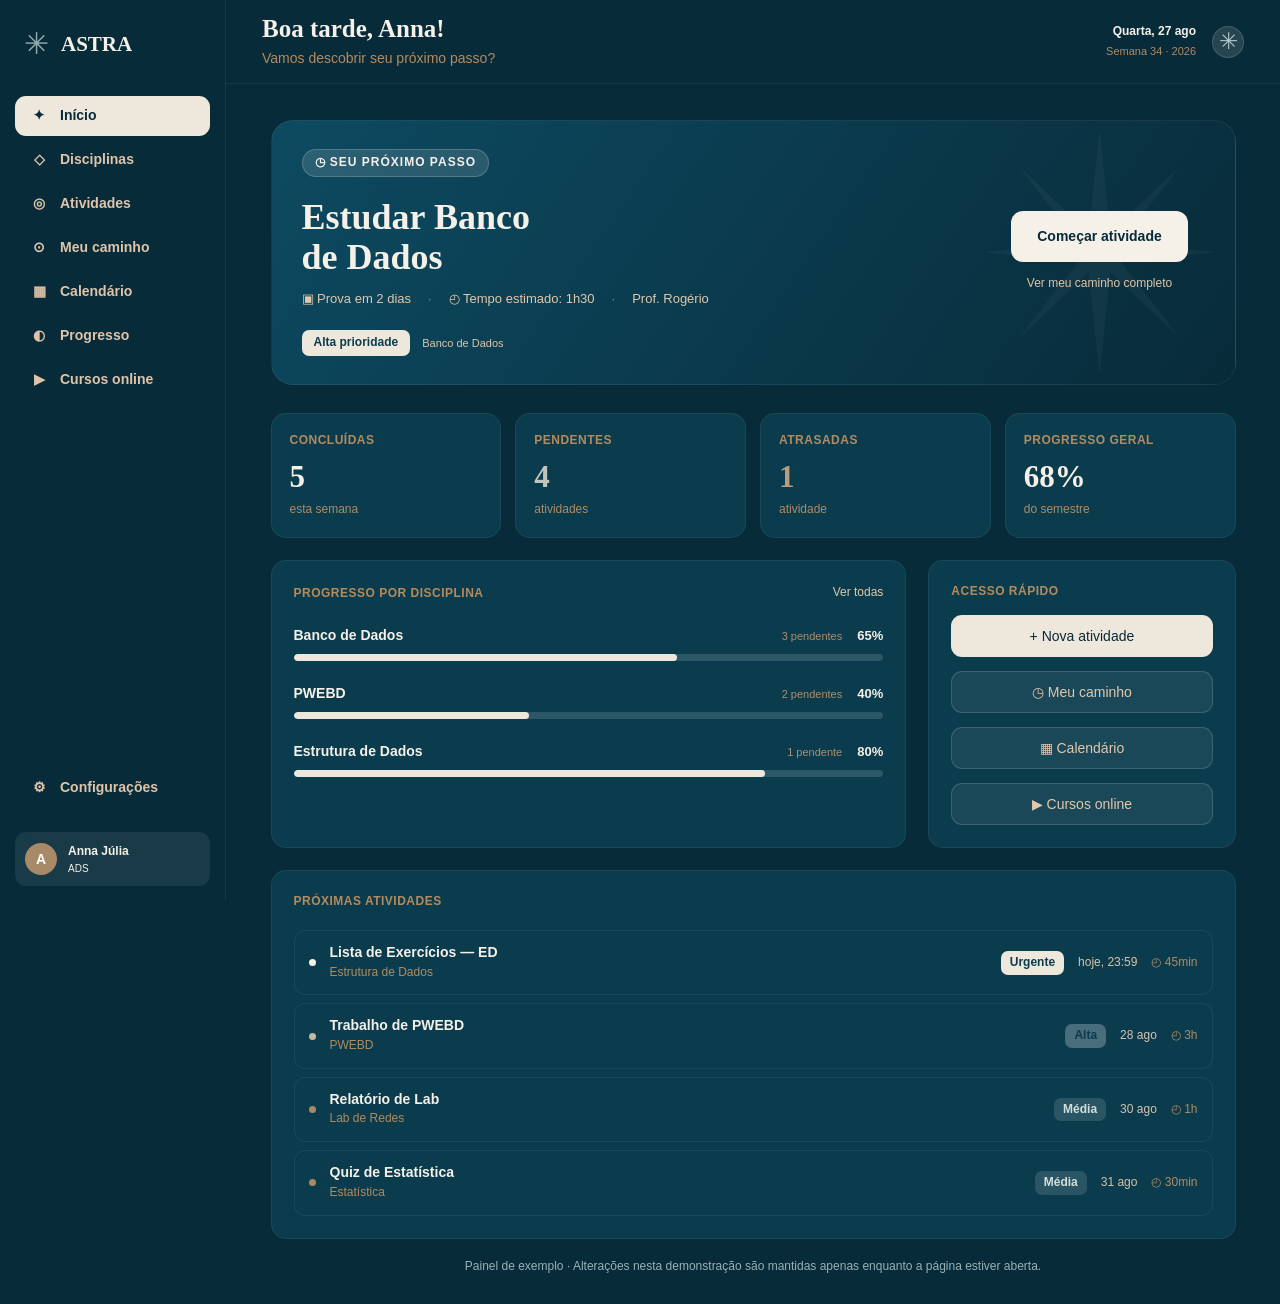
==== dashboard.html @ 9b357727 "Add files via upload" ====
<!DOCTYPE html>
<html lang="pt-BR"><head><meta charset="UTF-8"><meta name="viewport" content="width=device-width,initial-scale=1"><title>Dashboard — ASTRA</title><meta name="description" content="Veja suas prioridades e o próximo passo da sua jornada acadêmica."><link rel="icon" href="favicon.svg" type="image/svg+xml"><link rel="stylesheet" href="css/style.css"><link rel="stylesheet" href="css/app.css"><link rel="stylesheet" href="css/sections.css"><script src="js/data.js" defer></script><script src="js/dashboard.js" defer></script></head>
<body class="dashboard-page"><a href="#dashboard-main" class="skip-link">Pular para o conteúdo</a>
<aside class="sidebar" id="sidebar"><a class="brand" href="index.html"><span class="star" aria-hidden="true">✳</span>ASTRA</a><nav aria-label="Navegação do dashboard"><a href="#inicio" data-section="inicio" class="selected" aria-current="page"><span>✦</span>Início</a><button data-section="disciplinas"><span>◇</span>Disciplinas</button><button data-section="atividades"><span>◎</span>Atividades</button><button data-section="caminho"><span>⊙</span>Meu caminho</button><button data-section="calendario"><span>▦</span>Calendário</button><button data-section="progresso"><span>◐</span>Progresso</button><button data-section="cursos"><span>▶</span>Cursos online</button></nav><div class="sidebar-bottom"><button class="settings" data-section="configuracoes"><span>⚙</span>Configurações</button><a href="login.html" class="profile" aria-label="Anna Júlia, voltar ao login"><span class="avatar">A</span><span><strong>Anna Júlia</strong><small>ADS</small></span></a></div></aside>
<div class="dashboard-shell"><header class="dashboard-header"><button class="sidebar-toggle" aria-label="Abrir menu" aria-expanded="false" aria-controls="sidebar">☰</button><div><h1>Boa tarde, Anna!</h1><p>Vamos descobrir seu próximo passo?</p></div><div class="date"><strong>Quarta, 27 ago</strong><small>Semana 34 · 2026</small></div><a class="header-star" href="index.html" aria-label="Página inicial">✳</a></header>
<main id="dashboard-main" class="dashboard-main"><section class="focus-card"><div class="focus-copy"><p class="focus-label">◷ Seu próximo passo</p><h2>Estudar Banco<br>de Dados</h2><p class="focus-details"><span>▣ Prova em 2 dias</span><span>◴ Tempo estimado: 1h30</span><span>Prof. Rogério</span></p><div class="focus-tags"><span>Alta prioridade</span><small>Banco de Dados</small></div></div><div class="focus-action"><div class="compass" aria-hidden="true"></div><button class="button button-light" id="start-activity">Começar atividade</button><button class="text-button" data-section="caminho">Ver meu caminho completo</button></div></section>
<section class="metric-grid" aria-label="Resumo de atividades"><article class="panel metric"><h2>Concluídas</h2><strong id="completed-count">5</strong><small>esta semana</small></article><article class="panel metric"><h2>Pendentes</h2><strong id="pending-count">4</strong><small>atividades</small></article><article class="panel metric"><h2>Atrasadas</h2><strong>1</strong><small>atividade</small></article><article class="panel metric"><h2>Progresso geral</h2><strong>68%</strong><small>do semestre</small></article></section>
<div class="dashboard-middle"><section class="panel discipline-panel" id="disciplinas"><div class="panel-heading"><h2>Progresso por disciplina</h2><button class="text-button" data-section="disciplinas">Ver todas</button></div><div class="discipline"><div><strong>Banco de Dados</strong><span>3 pendentes <b>65%</b></span></div><progress value="65" max="100" aria-label="Banco de Dados: 65%">65%</progress></div><div class="discipline"><div><strong>PWEBD</strong><span>2 pendentes <b>40%</b></span></div><progress value="40" max="100" aria-label="PWEBD: 40%">40%</progress></div><div class="discipline"><div><strong>Estrutura de Dados</strong><span>1 pendente <b>80%</b></span></div><progress value="80" max="100" aria-label="Estrutura de Dados: 80%">80%</progress></div></section>
<section class="panel quick-access"><h2>Acesso rápido</h2><button class="quick-button primary" id="new-activity">+ Nova atividade</button><button class="quick-button" data-section="caminho">◷ Meu caminho</button><button class="quick-button" data-section="calendario">▦ Calendário</button><button class="quick-button" data-section="cursos">▶ Cursos online</button></section></div>
<section class="panel upcoming-panel" id="atividades"><h2>Próximas atividades</h2><ul id="activity-list"><li><span class="task-dot urgent-dot"></span><div class="task-name"><strong>Lista de Exercícios — ED</strong><small>Estrutura de Dados</small></div><span class="task-priority urgent-priority">Urgente</span><span class="task-date">hoje, 23:59</span><span class="task-duration">◴ 45min</span></li><li><span class="task-dot"></span><div class="task-name"><strong>Trabalho de PWEBD</strong><small>PWEBD</small></div><span class="task-priority high-priority">Alta</span><span class="task-date">28 ago</span><span class="task-duration">◴ 3h</span></li><li><span class="task-dot muted-dot"></span><div class="task-name"><strong>Relatório de Lab</strong><small>Lab de Redes</small></div><span class="task-priority">Média</span><span class="task-date">30 ago</span><span class="task-duration">◴ 1h</span></li><li><span class="task-dot muted-dot"></span><div class="task-name"><strong>Quiz de Estatística</strong><small>Estatística</small></div><span class="task-priority">Média</span><span class="task-date">31 ago</span><span class="task-duration">◴ 30min</span></li></ul></section><p class="dashboard-demo">Painel de exemplo · Alterações nesta demonstração são mantidas apenas enquanto a página estiver aberta.</p>
</main></div>

<dialog id="study-dialog" aria-labelledby="study-title"><button class="dialog-close" aria-label="Fechar">×</button><p class="eyebrow">Sessão de estudo</p><h2 id="study-title">Estudar Banco de Dados</h2><p>Prova em 2 dias · Prof. Daniela</p><output id="study-time" aria-label="Tempo de estudo">00:00</output><div class="study-actions"><button class="button button-outline" id="pause-study">Pausar</button><button class="button" id="complete-study">Concluir sessão</button></div></dialog>
<dialog id="info-dialog" aria-labelledby="info-title"><button class="dialog-close" aria-label="Fechar">×</button><h2 id="info-title"></h2><div id="info-content"></div><button class="button" id="close-info">Voltar ao painel</button></dialog><div class="toast" role="status" id="toast" hidden></div>
<dialog id="subject-dialog" aria-labelledby="subject-dialog-title"><button class="dialog-close" aria-label="Fechar">×</button><h2 id="subject-dialog-title">Adicionar disciplina</h2><form id="subject-form"><label for="subject-name">Nome da disciplina</label><input id="subject-name" required maxlength="70"><label for="subject-teacher">Professor(a)</label><input id="subject-teacher" required maxlength="70"><button class="button" type="submit">Adicionar disciplina</button></form></dialog>
<dialog id="detail-dialog" aria-labelledby="detail-title"><button class="dialog-close" aria-label="Fechar">×</button><h2 id="detail-title"></h2><div id="detail-content"></div></dialog>
</body></html>
---- css/style.css ----
:root{--navy:#082b39;--blue:#0b3c4e;--paper:#f5f1e9;--sand:#eee7dc;--card:#ece4d8;--brown:#835d47;--muted:#a88a73;--border:#d9c9b6;--white:#fffdf8}*{box-sizing:border-box}html{scroll-behavior:smooth;scroll-padding-top:100px}body{margin:0;background:var(--paper);color:var(--blue);font-family:'Century Gothic','Trebuchet MS',Arial,sans-serif;font-size:16px;line-height:1.65}button,a{-webkit-tap-highlight-color:transparent}button{font:inherit}a{color:inherit;text-decoration:none}button{cursor:pointer}h1,h2,h3,p{margin:0}h1,h2,h3,.brand,.stats strong{font-family:Georgia,'Times New Roman',serif}h1,h2{line-height:1.08}button:focus-visible,a:focus-visible{outline:3px solid #c7955c;outline-offset:5px}.container{width:min(1184px,calc(100% - 64px));margin-inline:auto}.header{height:80px;padding:0 48px;background:var(--navy);color:var(--white);display:flex;align-items:center;justify-content:space-between}.brand{display:flex;align-items:center;gap:16px;font-size:23px;font-weight:700}.star{font-size:36px;font-weight:400;line-height:1;color:#93a8ac}.header nav{display:flex;align-items:center;gap:26px;font-size:14px;font-weight:600}.header nav>a:hover{color:#d7b99d}.nav-login{background:none;border:0;color:inherit;padding:8px 0;font-size:14px;font-weight:600}.button{display:inline-flex;align-items:center;justify-content:center;min-height:56px;padding:14px 31px;background:var(--blue);color:var(--white);border:1px solid transparent;border-radius:12px;font-weight:700;font-size:16px;line-height:1.4;box-shadow:0 2px 3px #082b3912;transition:background .2s,transform .2s}.button:hover{background:#155368;transform:translateY(-2px)}.button-light{background:var(--paper);color:var(--navy);min-height:40px;padding:10px 20px;font-size:14px}.button-light:hover{background:#e6d7c5}.button-outline{background:transparent;border-color:var(--border);color:var(--blue);padding-inline:24px;box-shadow:none}.button-outline:hover{background:var(--sand)}.hero{padding-block:100px 94px;display:grid;grid-template-columns:1fr 1fr;gap:64px;align-items:center}.eyebrow{text-transform:uppercase;letter-spacing:2.4px;font-size:12px;font-weight:700;color:var(--muted);font-family:'Trebuchet MS',Arial,sans-serif}.hero h1{font-size:64px;letter-spacing:-1.3px;margin-top:24px;line-height:1.17}.hero h1 span{color:var(--brown)}.hero-description{max-width:470px;color:var(--brown);font-size:18px;line-height:1.65;margin-top:34px}.hero-actions{display:flex;gap:16px;margin-top:34px}.stats{display:flex;margin-top:42px;gap:0}.stats>div{padding:0 30px;position:relative}.stats>div:first-child{padding-left:0}.stats>div:last-child{padding-right:0}.stats>div+div:before{content:'';position:absolute;left:0;top:9px;width:1px;height:32px;background:var(--border)}.stats strong{display:block;font-size:25px;line-height:1.4}.stats span{display:block;color:var(--muted);font-size:12px;white-space:nowrap}.hero-preview{height:480px;background:var(--navy);border-radius:32px;position:relative;display:flex;align-items:center;justify-content:center;overflow:hidden;box-shadow:0 14px 20px #2c302d18}.compass{position:absolute;inset:0;background:#ffffff09;clip-path:polygon(50% 0,54% 42%,80% 15%,58% 46%,93% 50%,58% 54%,80% 85%,54% 58%,50% 100%,46% 58%,20% 85%,42% 54%,7% 50%,42% 46%,20% 15%,46% 42%)}.activity-badge{position:absolute;right:24px;top:24px;border-radius:20px;background:var(--brown);color:var(--white);font-size:12px;font-weight:700;padding:7px 13px}.next-card{position:relative;width:320px;background:#eeebe4;border-radius:16px;padding:24px 25px}.next-heading{font-size:14px;font-weight:700;margin-bottom:20px}.next-heading>span{font-size:21px;vertical-align:middle;color:var(--blue)}.current-task{padding:17px 16px;background:var(--blue);border-radius:12px;color:var(--white)}.current-task h3{font-size:18px;line-height:1.3}.current-task p{font-size:12px;margin-top:4px;color:#d1d9d9}.task-tags{display:flex;gap:8px;margin-top:10px;font-size:12px;font-weight:700}.task-tags span{background:#ffffff20;border-radius:8px;padding:2px 10px}.task-tags span+span{background:#a88a7340}.upcoming{list-style:none;margin:12px 0 0;padding:0;font-size:12px}.upcoming li{display:flex;justify-content:space-between;gap:8px;padding:11px 0;border-bottom:1px solid #d9c9b650}.upcoming li:last-child{border:0;padding-bottom:6px}.upcoming time{color:var(--muted);white-space:nowrap}.progress-badge{position:absolute;bottom:-7px;left:32px;padding:6px 13px 10px;font-size:12px;background:var(--paper);border:1px solid var(--border);border-radius:12px}.section{padding-block:92px}.problem,.cta{background:var(--sand);border-top:1px solid #d9c9b680;border-bottom:1px solid #d9c9b680}.section-heading{text-align:center}.section-heading h2{font-size:38px;margin-top:20px;letter-spacing:-.5px}.section-heading>p:last-child:not(.eyebrow){color:var(--brown);margin-top:18px;font-size:16px;line-height:1.55}.comparison{display:grid;grid-template-columns:1fr 1fr;gap:48px;align-items:center;margin-top:64px}.without-card{background:#f5f1e9a8;border:1px solid var(--border);border-radius:17px;padding:30px 32px}.without-card .eyebrow{color:var(--brown);letter-spacing:1.7px}.scattered-tasks{display:flex;gap:8px;flex-wrap:wrap;margin-top:23px}.scattered-tasks span{border:1px solid var(--border);padding:6px 11px;border-radius:8px;color:var(--muted);font-size:12px}.scattered-tasks .urgent{color:var(--brown);border-color:var(--brown)}.question{color:var(--muted);font-style:italic;font-size:14px;margin-top:24px}.with-card{background:var(--navy);border-radius:17px;padding:30px 32px;color:var(--white);box-shadow:0 7px 10px #2c302d16}.with-card .eyebrow{color:#dfc6ac;letter-spacing:1.7px}.path-list{list-style:none;margin:22px 0 0;padding:0;display:grid;gap:12px}.path-list li{display:flex;gap:16px;align-items:center;color:#9badb1}.step-number{height:32px;width:32px;flex-shrink:0;border-radius:50%;background:#ffffff2b;text-align:center;line-height:32px;font-size:14px;font-weight:700;position:relative}.path-list li:not(:last-child) .step-number:after{content:'';position:absolute;width:1px;height:18px;background:#ffffff26;top:36px;left:16px}.path-list li>div{background:#ffffff05;border-radius:12px;padding:10px 16px;width:100%;position:relative;padding-right:72px}.step-label{font-size:12px;display:block}.path-list strong{font-size:14px;display:block;line-height:1.5}.priority{position:absolute;right:16px;top:50%;transform:translateY(-50%);font-size:12px;border-radius:8px;background:#ffffff15;padding:2px 8px}.path-list .active{color:var(--white)}.active .step-number{background:var(--paper);color:var(--navy)}.active>div{background:#ffffff23!important;border:1px solid #ffffff30}.active .step-label{color:#b5b7ad}.active .priority{background:var(--brown)}.features{padding-top:88px;padding-bottom:96px}.feature-grid{display:grid;grid-template-columns:repeat(4,1fr);gap:24px;margin-top:64px}.feature{background:var(--card);border:1px solid #d9c9b67a;border-radius:17px;padding:24px}.feature-icon{font-size:24px;display:block;margin-bottom:18px;line-height:1.2}.feature h3{font-size:20px;margin-bottom:10px;line-height:1.35}.feature p{font-size:14px;color:var(--brown);line-height:1.7}.cta{text-align:center;padding:80px 24px 42px}.cta .star{display:block;font-size:48px;margin-bottom:27px}.cta h2{font-size:38px}.cta p{color:var(--brown);margin-top:17px}.cta .button{margin-top:30px;padding-inline:39px}.menu-toggle{display:none}.skip-link{position:fixed;top:-80px;left:16px;padding:10px 18px;background:var(--white);z-index:10}.skip-link:focus{top:12px}dialog{max-width:470px;width:calc(100% - 40px);border:1px solid var(--border);border-radius:20px;background:var(--paper);color:var(--blue);padding:38px;text-align:center;box-shadow:0 20px 80px #0003}dialog::backdrop{background:#082b39aa;backdrop-filter:blur(4px)}dialog h2{font-size:30px;margin:20px 0}dialog p{color:var(--brown);margin-bottom:14px}dialog .button{margin-top:12px}.dialog-close{position:absolute;right:12px;top:6px;border:0;background:none;font-size:30px;color:var(--brown);padding:4px 10px}
@media(min-width:1440px){.hero{gap:64px;grid-template-columns:560px 560px}}
@media(max-width:1100px){.hero{gap:35px}.hero h1{font-size:54px}.stats>div{padding-inline:18px}.stats span{font-size:11px}.hero-preview{height:450px}.feature-grid{grid-template-columns:repeat(2,1fr)}.comparison{gap:24px}.without-card,.with-card{padding:26px 24px}}
@media(max-width:800px){.container{width:calc(100% - 40px)}.header{padding-inline:24px}.hero{grid-template-columns:1fr;padding-block:60px;gap:45px}.hero-copy{max-width:560px}.hero h1{font-size:58px}.hero-preview{width:100%;max-width:560px;justify-self:center}.hero-description{max-width:510px}.stats span{font-size:12px}.stats>div{padding-inline:28px}.comparison{grid-template-columns:1fr;max-width:600px;margin-inline:auto;margin-top:42px}.section{padding-block:65px}.section-heading h2,.cta h2{font-size:34px}.desktop-break{display:none}.feature-grid{margin-top:40px}.cta{padding-inline:24px}.cta .star{margin-bottom:24px}}
@media(max-width:520px){.header{height:72px;padding-inline:20px;position:relative}.brand{font-size:21px;gap:12px}.menu-toggle{display:flex;flex-direction:column;gap:5px;background:none;border:1px solid #ffffff30;border-radius:8px;padding:11px}.menu-toggle span{width:21px;height:2px;background:var(--paper)}.header nav{display:none;position:absolute;left:0;right:0;top:72px;background:var(--navy);padding:20px;z-index:5;flex-direction:column;align-items:stretch;gap:18px;box-shadow:0 10px 15px #0002}.header nav.is-open{display:flex}.nav-login{text-align:left}.hero h1{font-size:45px;letter-spacing:-.7px}.hero{padding-top:44px}.eyebrow{font-size:11px}.hero-description{font-size:16px;margin-top:25px}.hero-actions{gap:12px;margin-top:26px}.button{padding-inline:22px;font-size:14px}.stats{margin-top:32px;justify-content:space-between}.stats>div{padding-inline:13px}.stats strong{font-size:23px}.stats span{font-size:10px;white-space:normal;line-height:1.4;max-width:100px}.hero-preview{height:420px;border-radius:24px}.next-card{width:calc(100% - 48px);max-width:320px;padding:21px}.activity-badge{top:18px;right:18px}.section-heading h2,.cta h2{font-size:30px}.section-heading>p:last-child:not(.eyebrow){font-size:15px}.without-card,.with-card{padding:25px 20px}.path-list li{gap:12px}.path-list li>div{padding-left:12px;padding-right:62px}.priority{right:10px}.path-list strong{font-size:13px}.feature-grid{grid-template-columns:1fr;gap:16px}.feature{padding:24px}.feature-icon{margin-bottom:14px}.feature p{font-size:15px}.cta p{font-size:15px}.cta .button{padding-inline:24px}.cta{padding-bottom:50px}dialog{padding:35px 24px}}
@media(prefers-reduced-motion:reduce){html{scroll-behavior:auto}*,*:before,*:after{transition:none!important}}
---- css/app.css ----
/* Telas de acesso e dashboard: mesmas cores da página inicial. */
.login-page{display:grid;grid-template-columns:1fr 1fr;min-height:100vh}.login-brand{background:var(--blue);color:var(--paper);position:relative;display:flex;align-items:center;justify-content:center;overflow:hidden;padding:60px 30px}.login-brand .compass{inset:15% 5%;opacity:.8}.login-brand-content{position:relative;text-align:center}.login-brand-content .star{font-size:64px;color:#bbd0cf;display:inline-block;margin-bottom:28px}.login-brand h1{font-size:46px;letter-spacing:-1px}.brand-motto{font-family:Georgia,serif;font-style:italic;font-size:21px;margin-top:24px}.login-brand ul{list-style:none;text-align:left;margin:52px auto 0;padding:0;width:max-content;font-size:14px;line-height:2.4}.login-brand li:before{content:'✦';color:#bca183;margin-right:13px}.login-main{display:flex;align-items:center;justify-content:center;padding:64px 40px}.login-form-wrap{width:404px;max-width:100%}.login-form-wrap h2{font-size:30px}.login-subtitle{font-size:14px;color:var(--muted);margin-top:5px}.auth-tabs{display:flex;padding:4px;background:var(--card);border-radius:12px;margin:28px 0}.auth-tabs button{width:50%;border:0;background:none;border-radius:8px;padding:9px;color:var(--brown);font-size:14px}.auth-tabs [aria-selected=true]{background:var(--blue);color:var(--white);font-weight:700}form label{display:block;font-size:12px;letter-spacing:.7px;text-transform:uppercase;color:var(--blue);font-weight:700;margin:13px 0 7px}input,select{width:100%;min-height:45px;border:1px solid var(--border);border-radius:11px;background:#fff;color:var(--blue);padding:11px 14px;font:inherit;font-size:14px}input::placeholder{color:#b6afa7}input:focus,select:focus{outline:2px solid #548b9b;outline-offset:2px}.password-label{display:flex;justify-content:space-between;align-items:center;margin-top:13px}.password-label label{margin-top:0}.password-label button{background:none;border:0;color:var(--muted);font-size:12px;padding:0 0 7px}.auth-submit{width:100%;margin-top:22px;min-height:50px;font-size:14px}.auth-footer{text-align:center;margin-top:20px;color:var(--muted);font-size:12px}.auth-footer button{border:0;background:none;color:var(--brown);padding:0;font-size:12px}.demo-note{font-size:12px;color:var(--muted);text-align:center;margin-top:26px;line-height:1.5}.demo-link{display:block;text-align:center;font-size:13px;margin-top:7px;text-decoration:underline;text-underline-offset:3px}button:hover.text-button,.auth-footer button:hover,.password-label button:hover{text-decoration:underline}#name-field[hidden]{display:none}
.dashboard-page{background:var(--navy);color:var(--paper);font-size:14px}.sidebar{position:fixed;left:0;top:0;bottom:0;width:226px;border-right:1px solid #ffffff10;display:flex;flex-direction:column;padding:27px 15px 14px;background:var(--navy);z-index:20}.sidebar .brand{font-size:21px;padding-left:9px;gap:12px}.sidebar .star{font-size:30px}.sidebar nav{display:grid;gap:4px;margin-top:34px}.sidebar nav a,.sidebar nav button,.settings{display:flex;align-items:center;gap:15px;padding:10px 18px;border:0;border-radius:11px;background:none;color:#dfc4aa;font-size:14px;font-weight:600;text-align:left;min-height:40px;line-height:1.4}.sidebar nav span,.settings>span{width:12px;text-align:center}.sidebar nav .selected{background:var(--sand);color:var(--navy)}.sidebar nav button:hover,.settings:hover{background:#ffffff0b}.sidebar-bottom{margin-top:auto}.settings{width:100%;margin-bottom:24px}.profile{display:flex;gap:11px;align-items:center;background:#ffffff12;border-radius:11px;padding:10px}.avatar{display:flex;align-items:center;justify-content:center;background:#a98a68;border-radius:50%;width:32px;height:32px;color:white;font-size:14px;font-weight:700}.profile strong{font-size:12px;display:block}.profile small{font-size:10px;display:block;line-height:1.4}.dashboard-shell{margin-left:226px}.dashboard-header{height:84px;display:flex;align-items:center;gap:16px;padding:16px 36px;border-bottom:1px solid #ffffff10}.dashboard-header h1{font-size:25px;line-height:1.25}.dashboard-header p{color:#dfc4aa;font-size:14px;margin-top:2px}.date{margin-left:auto;text-align:right;line-height:1.5}.date strong{display:block;font-size:12px}.date small{color:#b08b62;font-size:11px}.header-star{background:#ffffff20;border:1px solid #ffffff25;border-radius:50%;height:32px;width:32px;display:flex;align-items:center;justify-content:center;color:#b1c5c6;font-size:23px}.sidebar-toggle{display:none}.dashboard-main{max-width:1037px;margin:0 auto;padding:36px 36px 28px}.focus-card{border:1px solid #ffffff10;border-radius:22px;min-height:260px;padding:28px 30px;background:linear-gradient(125deg,#0d4a61,#082b39);display:flex;justify-content:space-between;gap:22px;overflow:hidden}.focus-label{display:inline-block;background:#ffffff20;border:1px solid #ffffff30;border-radius:22px;font-size:12px;font-weight:700;text-transform:uppercase;letter-spacing:1px;padding:3px 12px}.focus-copy h2{font-size:36px;line-height:1.12;margin-top:20px}.focus-details{display:flex;gap:17px;align-items:center;font-size:13px;margin-top:11px;color:#e2c7aa;flex-wrap:wrap}.focus-details span+span:before{content:'·';margin-right:17px;color:#718d93}.focus-tags{display:flex;gap:12px;align-items:center;margin-top:20px}.focus-tags>span{font-size:12px;color:var(--blue);background:var(--sand);border-radius:7px;padding:3px 12px;font-weight:700}.focus-tags small{color:#dfc4aa;font-size:11px}.focus-action{display:flex;flex-direction:column;justify-content:center;align-items:center;position:relative;min-width:210px}.focus-action .compass{inset:-20px -30px}.focus-action button{position:relative}.focus-action .button{font-size:14px;min-height:51px;padding-inline:25px}.text-button{background:none;border:0;padding:0;color:inherit;font-size:12px}.focus-action .text-button{margin-top:12px;color:#dfc4aa}.panel{background:var(--blue);border:1px solid #ffffff10;border-radius:15px;padding:22px}.panel h2{font-family:'Trebuchet MS',Arial,sans-serif;color:#b48b5e;font-size:12px;text-transform:uppercase;letter-spacing:.5px;font-weight:700;line-height:1.4}.metric-grid{display:grid;grid-template-columns:repeat(4,1fr);gap:14px;margin-top:28px}.metric{padding:18px}.metric>strong{display:block;font-family:Georgia,serif;font-size:31px;line-height:1.1;margin-top:12px}.metric>small{color:#b08b62;font-size:12px;display:block;margin-top:5px}.metric:nth-child(2)>strong{color:#c3c5bd}.metric:nth-child(3)>strong{color:#b79c80}.dashboard-middle{display:grid;grid-template-columns:2.07fr 1fr;gap:22px;margin-top:22px}.panel-heading{display:flex;justify-content:space-between;gap:15px;align-items:center}.panel-heading button{color:#e2c7aa;white-space:nowrap}.discipline{margin-top:21px}.discipline>div{display:flex;align-items:center;justify-content:space-between;gap:12px;font-size:14px}.discipline span{color:#b18e69;font-size:11px;white-space:nowrap}.discipline b{color:var(--paper);font-size:13px;margin-left:12px}progress{display:block;appearance:none;width:100%;height:7px;border:0;background:#ffffff12;border-radius:6px;overflow:hidden;margin-top:7px}progress::-webkit-progress-bar{background:#ffffff12;border-radius:6px}progress::-webkit-progress-value{background:var(--sand);border-radius:6px}progress::-moz-progress-bar{background:var(--sand);border-radius:6px}.quick-access{display:flex;flex-direction:column;gap:14px}.quick-button{border:1px solid #ffffff25;background:#ffffff10;border-radius:11px;color:#e2c7aa;min-height:42px;font-size:14px}.quick-button:hover{background:#ffffff20}.quick-button.primary{background:var(--sand);color:var(--navy);border:0;margin-top:1px}.upcoming-panel{margin-top:22px}.upcoming-panel ul{list-style:none;margin:20px 0 0;padding:0;display:grid;gap:8px}.upcoming-panel li{border:1px solid #ffffff10;border-radius:11px;display:flex;gap:14px;align-items:center;padding:12px 14px;min-height:62px}.task-dot{width:7px;height:7px;background:#c6b8a2;flex-shrink:0;border-radius:50%}.urgent-dot{background:var(--paper)}.muted-dot{background:#a98862}.task-name{margin-right:auto;min-width:0}.task-name strong{display:block;font-size:14px;line-height:1.4;overflow-wrap:anywhere}.task-name small{display:block;font-size:12px;color:#b08b62}.task-priority{font-size:12px;border-radius:7px;background:#ffffff20;padding:2px 9px;color:#d3dedd;font-weight:700;white-space:nowrap}.urgent-priority{background:var(--sand);color:var(--blue)}.high-priority{background:#ffffff40;color:var(--blue)}.task-date{color:#d7c3ad;font-size:12px;white-space:nowrap}.task-duration{color:#b08b62;font-size:12px;white-space:nowrap}.dashboard-demo{font-size:12px;color:#98b1b6;margin-top:18px;text-align:center}.dashboard-page dialog h2{margin-top:0}.dashboard-page dialog form{text-align:left}.dashboard-page dialog form .button{width:100%}.dashboard-page dialog{max-height:90vh;overflow:auto}.dashboard-page dialog .dialog-close{z-index:1}#study-time{display:block;font-family:Georgia,serif;font-size:52px;margin:24px 0}.study-actions{display:flex;gap:12px;justify-content:center}.study-actions .button{padding-inline:18px}.toast{position:fixed;bottom:22px;left:50%;transform:translateX(-50%);padding:13px 22px;background:var(--paper);color:var(--blue);border-radius:12px;box-shadow:0 5px 30px #0004;z-index:30;font-size:14px;width:max-content;max-width:calc(100% - 40px)}.info-list{text-align:left;padding-left:22px;color:var(--brown)}.info-list li{margin:10px 0}.info-table{width:100%;border-collapse:collapse;text-align:left;color:var(--brown);font-size:14px}.info-table td,.info-table th{padding:9px;border-bottom:1px solid var(--border)}
@media(min-width:1500px){.dashboard-main{max-width:1037px}.dashboard-header h1{font-size:25px}}
@media(max-width:1150px){.sidebar{width:200px}.dashboard-shell{margin-left:200px}.dashboard-main{padding:28px 24px}.focus-card{padding:25px}.focus-action{min-width:170px}.focus-copy h2{font-size:32px}.focus-details{gap:7px;display:grid}.focus-details span+span:before{display:none}.dashboard-middle{grid-template-columns:1.6fr 1fr}.discipline span{font-size:10px}}
@media(max-width:900px){.sidebar{width:180px;padding-inline:10px}.sidebar nav a,.sidebar nav button{padding-inline:12px}.dashboard-shell{margin-left:180px}.dashboard-header{padding-inline:24px}.dashboard-main{padding:24px 20px}.focus-card{flex-direction:column}.focus-action{align-items:flex-start;min-height:70px}.focus-action .compass{display:none}.focus-copy h2 br{display:none}.focus-copy h2{font-size:30px}.focus-details{display:flex;gap:10px}.metric-grid{grid-template-columns:repeat(2,1fr)}.dashboard-middle{grid-template-columns:1fr}.discipline-panel{padding-bottom:28px}.task-duration{display:none}.login-main{padding-inline:28px}.login-brand h1{font-size:40px}.login-brand ul{font-size:12px}}
@media(max-width:640px){.login-page{grid-template-columns:1fr}.login-brand{min-height:200px;padding:30px 20px}.login-brand .compass{inset:-40% 5%}.login-brand-content .star{font-size:32px;margin-bottom:10px}.login-brand h1{font-size:34px}.brand-motto{font-size:17px;margin-top:10px}.login-brand ul{display:none}.login-main{padding:40px 24px}.login-form-wrap h2{font-size:28px}.sidebar{width:226px;transform:translateX(-100%);transition:transform .2s;box-shadow:12px 0 25px #0004}.sidebar.is-open{transform:translateX(0)}.dashboard-shell{margin-left:0}.sidebar-toggle{display:block;background:none;border:1px solid #ffffff25;color:var(--paper);padding:4px 9px;border-radius:8px;font-size:20px}.dashboard-header{padding:16px;gap:12px;height:auto;min-height:84px}.dashboard-header h1{font-size:21px}.dashboard-header p{font-size:12px}.date{display:none}.header-star{margin-left:auto;flex-shrink:0}.dashboard-main{padding:22px 16px}.focus-card{border-radius:17px;padding:22px}.focus-copy h2{font-size:30px}.focus-details{font-size:12px;gap:4px;display:grid}.metric-grid{gap:12px;margin-top:18px}.metric{padding:17px}.metric h2{font-size:11px}.metric>strong{font-size:30px}.dashboard-middle{gap:18px;margin-top:18px}.panel{padding:20px}.discipline>div{font-size:13px}.discipline b{margin-left:7px}.upcoming-panel{margin-top:18px}.upcoming-panel li{flex-wrap:wrap;gap:6px 10px;padding:12px}.task-name{flex-basis:calc(100% - 25px)}.task-priority{margin-left:17px}.task-date{margin-left:auto}.task-duration{display:block}.study-actions{flex-direction:column}.dashboard-demo{font-size:11px}.profile small{font-size:11px}}
---- css/sections.css ----
[hidden]{display:none!important}#header-action{margin-left:auto}#header-action .button{font-size:13px;min-height:40px;padding:10px 18px}.dashboard-header>div:first-of-type p{color:#b48b5e}.sidebar nav button.selected{background:var(--sand);color:var(--navy)}.section-disciplinas,.section-atividades{max-width:1037px}.subject-grid{display:grid;grid-template-columns:repeat(3,1fr);gap:18px}.subject-card{text-align:left;color:var(--paper);padding:22px;min-height:216px;transition:border-color .2s}.subject-card:hover{border-color:#ffffff50}.subject-line{display:block;width:36px;height:4px;border-radius:3px;background:var(--sand);margin-bottom:20px}.subject-card:nth-child(even) .subject-line{background:#c7bba7}.subject-card h2{font-family:Georgia,serif;font-size:19px;text-transform:none;letter-spacing:0;color:var(--paper);line-height:1.3}.subject-card>p{font-size:12px;color:#b48b5e;margin-top:4px}.subject-numbers{display:grid;grid-template-columns:repeat(3,1fr);gap:8px;align-items:center;text-align:left;margin-top:21px}.subject-numbers div:nth-child(2){text-align:center}.subject-numbers div:last-child{text-align:right}.subject-numbers strong{display:block;font-family:Georgia,serif;font-size:21px;line-height:1.3}.subject-numbers div:last-child strong{font-size:16px}.subject-numbers div:nth-child(2) strong{color:#d2b99d}.subject-numbers small{display:block;font-size:11px;color:#b48b5e}.subject-progress{display:flex;justify-content:space-between;font-size:12px;margin-top:18px;color:#b48b5e}.subject-progress b{color:var(--paper)}.add-subject-card{border:1px dashed #ffffff25;background:none;color:#b48b5e;border-radius:15px;min-height:216px;display:flex;align-items:center;justify-content:center;flex-direction:column;gap:12px;font-size:14px}.add-subject-card>span{border:1px dashed #ffffff25;color:#56818f;border-radius:50%;width:36px;height:36px;display:grid;place-items:center;font-size:20px}.add-subject-card:hover{background:#ffffff05}.activity-toolbar{display:flex;gap:20px;justify-content:space-between;align-items:center;margin-bottom:22px}.filter-tabs{display:flex;gap:4px;background:var(--blue);border:1px solid #ffffff10;border-radius:11px;padding:4px;flex-wrap:wrap}.filter-tabs button{background:none;border:0;color:#d4b697;padding:8px 13px;border-radius:7px;white-space:nowrap;font-size:13px;line-height:1.4}.filter-tabs button.active{background:var(--sand);color:var(--navy)}.filter-tabs button:hover{background:#ffffff20}.filter-tabs button.active:hover{background:var(--paper)}.filter-tabs button span{font-size:11px;background:#ffffff15;padding:2px 4px;border-radius:4px;margin-left:3px}.filter-tabs button.active span{background:#082b3920}.sort-label{display:flex;align-items:center;gap:10px;white-space:nowrap;font-size:11px;color:#b48b5e}.sort-label select{width:138px;color:var(--paper);background:var(--blue);border-color:#ffffff20;min-height:36px;padding:7px 10px}.activity-rows{display:grid;gap:8px}.activity-row{display:grid;grid-template-columns:9px minmax(190px,2fr) minmax(80px,.8fr) minmax(130px,1.2fr) auto auto auto;gap:16px;align-items:center;text-align:left;width:100%;color:var(--paper);min-height:66px;padding:14px 18px}.activity-row:hover{border-color:#ffffff40}.activity-row .task-name strong{font-size:13px}.activity-row .task-name small{font-size:11px}.activity-type{font-size:12px;color:#d9bfa4}.activity-date{font-size:12px}.activity-row .task-priority{justify-self:end;font-size:11px}.activity-row .task-duration{display:block;font-size:11px}.activity-row.completed .task-name strong{text-decoration:line-through;color:#b48b5e}.empty-state{padding:36px;text-align:center;color:#c3b9aa;background:var(--blue);border:1px dashed #ffffff25;border-radius:15px}.section-caminho{max-width:740px}.path-intro{text-align:center;margin:2px 0 43px}.path-intro .star{font-size:37px;display:block;margin-bottom:22px}.path-intro p{font-family:Georgia,serif;font-style:italic;font-size:19px;color:#d2b99d;line-height:1.5}.journey{list-style:none;margin:0;padding:0 0 0 64px;position:relative}.journey:before{content:'';position:absolute;top:0;bottom:0;left:14px;width:1px;background:#ffffff12}.journey-step{margin-bottom:22px;position:relative}.journey-step:before{content:'';position:absolute;left:-58px;top:18px;width:16px;height:16px;border:1px solid #c0cfcf;border-radius:50%;background:var(--navy)}.journey-step.now:before{background:var(--sand);border:5px solid var(--sand);box-shadow:0 0 15px #ffffff25;width:8px;height:8px}.journey-step.now:after{content:'';position:absolute;left:-53px;top:23px;width:8px;height:8px;background:var(--navy);border-radius:50%}.journey-step .panel{padding:22px}.journey-step h2{font-family:Georgia,serif;text-transform:none;letter-spacing:0;font-size:21px;color:var(--paper);line-height:1.3;margin-top:7px}.journey-meta{display:flex;align-items:center;justify-content:space-between}.journey-meta p{font-size:12px;text-transform:uppercase;letter-spacing:2px;color:#b48b5e;font-weight:700}.journey-sub{display:flex;justify-content:space-between;gap:15px;font-size:12px;color:#b48b5e;margin-top:3px}.journey-description{font-size:12px;color:#a3917b;margin-top:13px}.journey-step.now .panel{background:var(--sand);color:var(--navy)}.journey-step.now h2{color:var(--navy)}.journey-step.now .task-priority{background:var(--navy);color:var(--white)}.journey-step.now .journey-description,.journey-step.now .journey-sub{color:var(--brown)}.journey-actions{display:flex;gap:12px;border-top:1px solid var(--border);padding-top:18px;margin-top:18px}.journey-actions .button{min-height:38px;font-size:13px;padding:10px 18px;border-radius:10px}.restore-path{display:block;margin:20px auto;color:#d2b99d}.calendar-layout{display:grid;grid-template-columns:2.08fr 1fr;gap:22px}.calendar-legend{font-size:11px;color:#b48b5e}.month-panel{padding:24px;min-height:552px}.month-nav{display:flex;align-items:center;justify-content:space-between;margin-bottom:25px}.month-nav h2{font-family:Georgia,serif;color:var(--paper);text-transform:capitalize;font-size:19px;letter-spacing:0}.month-nav button{background:none;border:0;color:var(--paper);padding:2px 12px;font-size:22px}.weekdays,.month-grid{display:grid;grid-template-columns:repeat(7,minmax(0,1fr));gap:3px}.weekdays{color:#b48b5e;text-align:center;font-weight:700;font-size:12px;margin-bottom:12px}.calendar-day{border:0;background:none;color:#d5c1a8;border-radius:12px;height:78px;padding:12px 0;align-self:stretch;font-size:12px;display:flex;flex-direction:column;align-items:center;gap:4px}.calendar-day:hover{background:#ffffff10}.calendar-day.selected-day{background:var(--sand);color:var(--navy)}.day-dots{display:flex;gap:3px}.event-dot{height:6px;width:6px;border-radius:50%;background:#8da7ac;display:inline-block;flex-shrink:0}.type-prova{background:var(--paper)}.type-seminario{background:#b48b5e}.type-trabalho{background:#c3ac8e}.selected-day .event-dot{background:var(--brown)}.calendar-agenda h2{font-family:Georgia,serif;font-size:19px;text-transform:none;letter-spacing:0;color:var(--paper)}.calendar-agenda>p{font-size:12px;color:#b48b5e;margin-top:5px}.day-agenda{min-height:175px;display:flex;flex-direction:column;align-items:center;justify-content:center;gap:12px;color:#b48b5e;font-size:14px}.free-day-icon{color:#346779;font-size:24px}.next-events{border-top:1px solid #ffffff10;padding-top:22px;margin-top:20px}.next-events h3{font-family:'Trebuchet MS',Arial,sans-serif;font-size:12px;text-transform:uppercase;letter-spacing:.4px;color:#b48b5e;margin-bottom:12px}.agenda-event{background:none;border:0;color:var(--paper);text-align:left;display:flex;align-items:center;gap:12px;padding:7px 0;width:100%}.agenda-event strong{display:block;font-size:12px;line-height:1.5}.agenda-event small{display:block;color:#b48b5e;font-size:11px;line-height:1.4}.section-progresso{max-width:922px}.progress-banner{display:flex;justify-content:space-between;align-items:center;gap:24px;background:var(--sand);border-radius:15px;color:var(--navy);padding:25px;min-height:112px}.progress-banner h2{font-size:21px;line-height:1.3}.progress-banner p{font-size:13px;color:var(--brown);margin-top:4px}.progress-banner>div:last-child{text-align:center;flex-shrink:0}.progress-banner strong{font-family:Georgia,serif;font-size:47px;line-height:1.1;display:block}.progress-banner small{display:block;font-size:11px;color:var(--brown)}.progress-metrics{grid-template-columns:repeat(3,1fr)}.progress-metrics .metric{padding:22px}.progress-metrics .metric strong{font-size:46px}.progress-columns{display:grid;grid-template-columns:1fr 1fr;gap:22px;margin-top:28px}.weekly-panel,.progress-by-subject{min-height:302px;padding:23px}.weekly-chart{display:grid;grid-template-columns:repeat(7,1fr);gap:7px;align-items:end;margin-top:20px;min-height:110px}.weekly-chart>div{display:flex;flex-direction:column;justify-content:flex-end;text-align:center;gap:7px}.weekly-chart .bar{display:block;border-radius:7px;background:#8da5a9}.weekly-chart>div:nth-child(even) .bar{background:#698990}.weekly-chart .bar.highlight{background:var(--sand)}.weekly-chart small{color:#b48b5e;font-size:11px}.weekly-total{display:flex;justify-content:space-between;border-top:1px solid #ffffff10;margin-top:16px;padding-top:15px;font-size:11px;color:#b48b5e}.weekly-total strong{color:var(--paper)}.progress-by-subject .discipline{margin-top:14px}.progress-by-subject .discipline strong,.progress-by-subject .discipline b{font-size:12px}.progress-by-subject progress{height:6px;margin-top:4px}.section-cursos{max-width:1153px}.free-count{display:inline-block;border:1px solid #ffffff20;background:#ffffff10;border-radius:10px;padding:10px 16px;font-size:12px;color:#b48b5e}.course-feature{display:flex;gap:30px;justify-content:space-between;align-items:center;background:linear-gradient(115deg,#0e4f69,#0b3c4e);padding:25px;margin-bottom:28px;min-height:160px}.course-feature .eyebrow{color:#d7bb9b;font-size:12px;letter-spacing:1px}.course-feature h2{font-family:Georgia,serif;text-transform:none;letter-spacing:0;font-size:25px;color:var(--paper);margin-top:6px}.course-feature>div>p:not(.eyebrow){font-size:13px;color:#d7bb9b;margin-top:3px}.course-feature .button{font-size:14px;flex-shrink:0;min-height:48px;padding-inline:22px}.course-tags{display:flex;flex-wrap:wrap;gap:6px;margin-top:14px}.course-tags span{font-size:11px;border:1px solid #ffffff20;color:#d8c2a9;padding:2px 7px;border-radius:5px;line-height:1.4}.course-feature .course-tags span{background:#ffffff20;border:0;color:var(--paper);font-weight:700;padding:4px 9px}.course-toolbar{display:flex;gap:16px;align-items:center}.course-search{position:relative;width:345px;flex-shrink:0}.course-search span{position:absolute;left:15px;top:3px;font-size:25px;color:var(--paper)}.course-search input{background:var(--blue);border-color:#ffffff20;color:var(--paper);padding-left:36px;min-height:41px;border-radius:11px}.course-search input::placeholder{color:#638590}.course-filters{width:max-content}.course-count{font-size:12px;color:#b48b5e;margin:20px 0 16px}.course-grid{display:grid;grid-template-columns:repeat(3,1fr);gap:18px}.course-card{padding:22px;display:flex;flex-direction:column}.course-badges{display:flex;justify-content:space-between;gap:8px}.course-badges .task-priority{font-size:11px}.course-card h2{font-family:Georgia,serif;font-size:17px;text-transform:none;letter-spacing:0;color:var(--paper);margin-top:16px;line-height:1.3}.course-provider{font-size:11px;color:#b48b5e;margin-top:4px}.course-description{font-size:12px;color:#e0c9b2;line-height:1.65;margin-top:15px;flex-grow:1}.course-card .course-tags{margin-top:15px}.course-meta{display:flex;gap:10px;justify-content:space-between;border-top:1px solid #ffffff10;margin-top:16px;padding-top:8px;align-items:center}.course-meta strong{font-size:11px;white-space:nowrap}.course-meta strong span{color:#c9ae8a}.course-meta small{font-size:10px;color:#b48b5e}.course-card .quick-button{margin-top:14px;display:flex;align-items:center;justify-content:center;font-weight:700;min-height:38px;font-size:13px}.detail-actions{display:flex;gap:12px;flex-direction:column;margin-top:20px}.detail-actions .button{width:100%}.dashboard-main .focus-copy h2{max-width:500px}
@media(max-width:1250px){.activity-toolbar{align-items:flex-start;flex-direction:column;gap:14px}.activity-row{grid-template-columns:9px minmax(150px,2fr) minmax(80px,1fr) auto auto;gap:12px}.activity-row .activity-type,.activity-row .task-duration{display:none}.course-toolbar{flex-wrap:wrap}.course-search{width:100%;max-width:450px}.course-grid{grid-template-columns:repeat(2,1fr)}.course-meta{flex-wrap:wrap}.subject-numbers small{font-size:10px}}
@media(max-width:1000px){.subject-grid{grid-template-columns:repeat(2,1fr)}.calendar-layout{grid-template-columns:1fr}.calendar-agenda{display:block}.day-agenda{min-height:120px}.month-panel{min-height:0}.progress-columns{grid-template-columns:1fr}.course-feature{align-items:flex-start;flex-direction:column;gap:18px}.calendar-legend{display:none}.subject-card{min-height:210px}}
@media(max-width:640px){.dashboard-header>div:first-of-type{min-width:0}.dashboard-header h1{font-size:21px}#header-action .button{font-size:11px;padding:8px 10px;min-height:36px}.subject-grid{grid-template-columns:1fr;gap:14px}.subject-card{min-height:205px;padding:23px}.subject-card h2{font-size:21px}.subject-numbers small{font-size:12px}.subject-progress{font-size:13px}.add-subject-card{min-height:150px}.filter-tabs{gap:3px}.filter-tabs button{padding:7px 9px;font-size:12px}.activity-row{grid-template-columns:9px 1fr auto;gap:9px;padding:15px}.activity-row .task-name{grid-column:2/4}.activity-row .activity-date{grid-column:2;grid-row:2;font-size:11px}.activity-row .task-priority{font-size:10px;grid-column:3}.activity-row .task-priority:last-child{grid-row:3}.activity-row .task-priority:nth-last-child(2){grid-row:2}.activity-row .task-name strong{font-size:14px}.activity-row .task-name small{font-size:12px}.section-caminho{padding-inline:18px}.path-intro p{font-size:17px}.journey{padding-left:35px}.journey:before{left:8px}.journey-step:before{left:-35px}.journey-step.now:after{left:-30px}.journey-step h2{font-size:20px}.journey-step .panel{padding:20px}.journey-sub{flex-direction:column;gap:4px}.journey-actions{flex-wrap:wrap}.journey-actions .button{font-size:12px;padding-inline:12px}.calendar-layout{gap:18px}.month-panel{padding:18px 12px}.month-grid,.weekdays{gap:2px}.calendar-day{height:55px;font-size:13px}.weekdays{font-size:11px}.month-nav{margin-bottom:18px}.month-nav h2{font-size:18px}.progress-banner{padding:22px;gap:10px;align-items:flex-start;flex-direction:column}.progress-banner h2{font-size:21px}.progress-banner>div:last-child{text-align:left}.progress-banner strong{font-size:38px}.progress-metrics{gap:10px}.progress-metrics .metric{padding:16px 12px}.progress-metrics .metric h2{font-size:10px}.progress-metrics .metric strong{font-size:36px}.progress-columns{gap:18px;margin-top:20px}.course-grid{grid-template-columns:1fr}.course-feature{padding:22px}.course-feature h2{font-size:23px}.course-filters{width:100%;gap:3px}.course-filters button{font-size:12px;padding:8px}.free-count{font-size:10px;padding:8px 10px}.course-card h2{font-size:20px}.course-description{font-size:14px}.course-provider,.course-tags span{font-size:12px}.course-meta small{font-size:11px}.course-meta strong{font-size:12px}.course-card .quick-button{font-size:14px}.course-search{width:100%;max-width:none}.dashboard-header .header-star{display:none}.weekly-panel{min-height:250px}}
/* Formulário de atividade em página completa. */
.section-nova-atividade{max-width:605px;padding-top:24px}.activity-back{border:0;background:none;color:#b48b5e;font-size:13px;padding:0;margin-bottom:11px;text-align:left}.dashboard-header:has(#activity-back:not([hidden])){height:114px}.activity-page-form label,.activity-page-form legend{color:#b48b5e;font-size:12px;font-weight:700;letter-spacing:.4px;text-transform:uppercase}.activity-page-form label{margin:12px 0 8px}.activity-page-form input:not([type=radio]),.activity-page-form select,.activity-page-form textarea{background:transparent;border:1px solid #ffffff25;color:var(--paper);border-radius:11px;font-size:14px;min-height:45px;padding:12px 15px;width:100%;font-family:inherit}.activity-page-form select option{background:var(--navy);color:var(--paper)}.activity-page-form input::placeholder,.activity-page-form textarea::placeholder{color:#487180}.activity-page-form input[type=date]{color-scheme:dark}.activity-page-form textarea{resize:vertical;min-height:100px;display:block}.form-two-columns{display:grid;grid-template-columns:1fr 1fr;gap:4px 14px;margin-top:4px}.priority-field{border:0;padding:0;margin:19px 0 17px;min-width:0}.priority-field legend{margin-bottom:8px}.priority-options{display:grid;grid-template-columns:repeat(4,1fr);gap:10px}.priority-options .priority-choice{position:relative;margin:0;cursor:pointer;letter-spacing:0;text-transform:none;min-width:0}.priority-choice input{position:absolute;opacity:0;width:1px;height:1px}.priority-choice>span{display:flex;flex-direction:column;align-items:center;justify-content:center;gap:10px;height:78px;background:var(--blue);border:1px solid #ffffff25;border-radius:11px;color:#d4b697}.priority-choice input:checked+span{background:var(--sand);color:var(--navy);border-color:var(--sand)}.priority-choice input:focus-visible+span{outline:2px solid #b48b5e;outline-offset:3px}.priority-dot{display:block;width:20px;height:20px;border-radius:50%;border:1px solid #000;background:red}.priority-0{background:#f31229}.priority-1{background:#ff7206}.priority-2{background:#ffed00}.priority-3{background:#0ad200}.priority-choice b{font-size:12px}.priority-field>p{font-size:11px;color:#b48b5e;margin-top:7px}.activity-form-actions{display:grid;grid-template-columns:1fr 1fr;gap:12px;margin-top:30px}.activity-form-actions .button{min-height:53px;font-size:14px;border-radius:11px}.activity-form-actions .button-outline{color:#d4b697;border-color:#ffffff25}.activity-form-actions .button-outline:hover{background:#ffffff10}#activity-error{color:#ffc6bd;font-size:13px;margin-top:10px}.settings-layout{display:grid;grid-template-columns:1.15fr 1fr;gap:24px}.settings-panel h2{font-family:Georgia,serif;color:var(--paper);text-transform:none;letter-spacing:0;font-size:23px}.settings-panel>p{color:#b48b5e;font-size:14px;margin-top:10px}.settings-panel form{margin-top:20px}.settings-panel label{color:#b48b5e;font-size:12px}.settings-panel input{background:var(--navy);color:var(--paper);border-color:#ffffff25}.settings-panel form .button{margin-top:22px;font-size:14px}.settings-actions{display:grid;gap:14px;margin-top:26px}.settings-panel .settings-note{font-size:12px;line-height:1.7;margin-top:22px;color:#96afb4}.settings.selected{background:var(--sand);color:var(--navy)}.first-step{text-align:center;display:flex;flex-direction:column;align-items:center;justify-content:center;min-height:calc(100vh - 140px);padding:30px 15px}.first-step .star{font-size:70px;color:#486d78;margin-bottom:33px}.first-step h2{font-size:30px;line-height:1.25}.first-step p{font-size:16px;color:#b48b5e;line-height:1.65;margin-top:10px}.first-step .button{margin-top:30px;min-height:51px;font-size:14px}.empty-dashboard .dashboard-header{border:0}.empty-dashboard .dashboard-header>div,.empty-dashboard .header-star{visibility:hidden}.empty-dashboard .dashboard-main{padding-top:0}.activity-page-form input:focus,.activity-page-form select:focus,.activity-page-form textarea:focus{outline:2px solid #8ba6ad;outline-offset:2px}
@media(max-width:800px){.settings-layout{grid-template-columns:1fr}}
@media(max-width:640px){.section-nova-atividade{padding:20px}.form-two-columns{grid-template-columns:1fr;gap:0}.activity-page-form label,.activity-page-form legend{font-size:12px}.priority-options{gap:7px}.priority-choice>span{height:76px}.priority-choice b{font-size:11px}.activity-form-actions .button{padding-inline:12px;font-size:13px}.first-step h2{font-size:27px}.first-step p{font-size:14px}.first-step p br{display:none}.settings-panel{padding:24px}.empty-dashboard .dashboard-header>div{visibility:hidden}.first-step{min-height:calc(100vh - 150px)}}
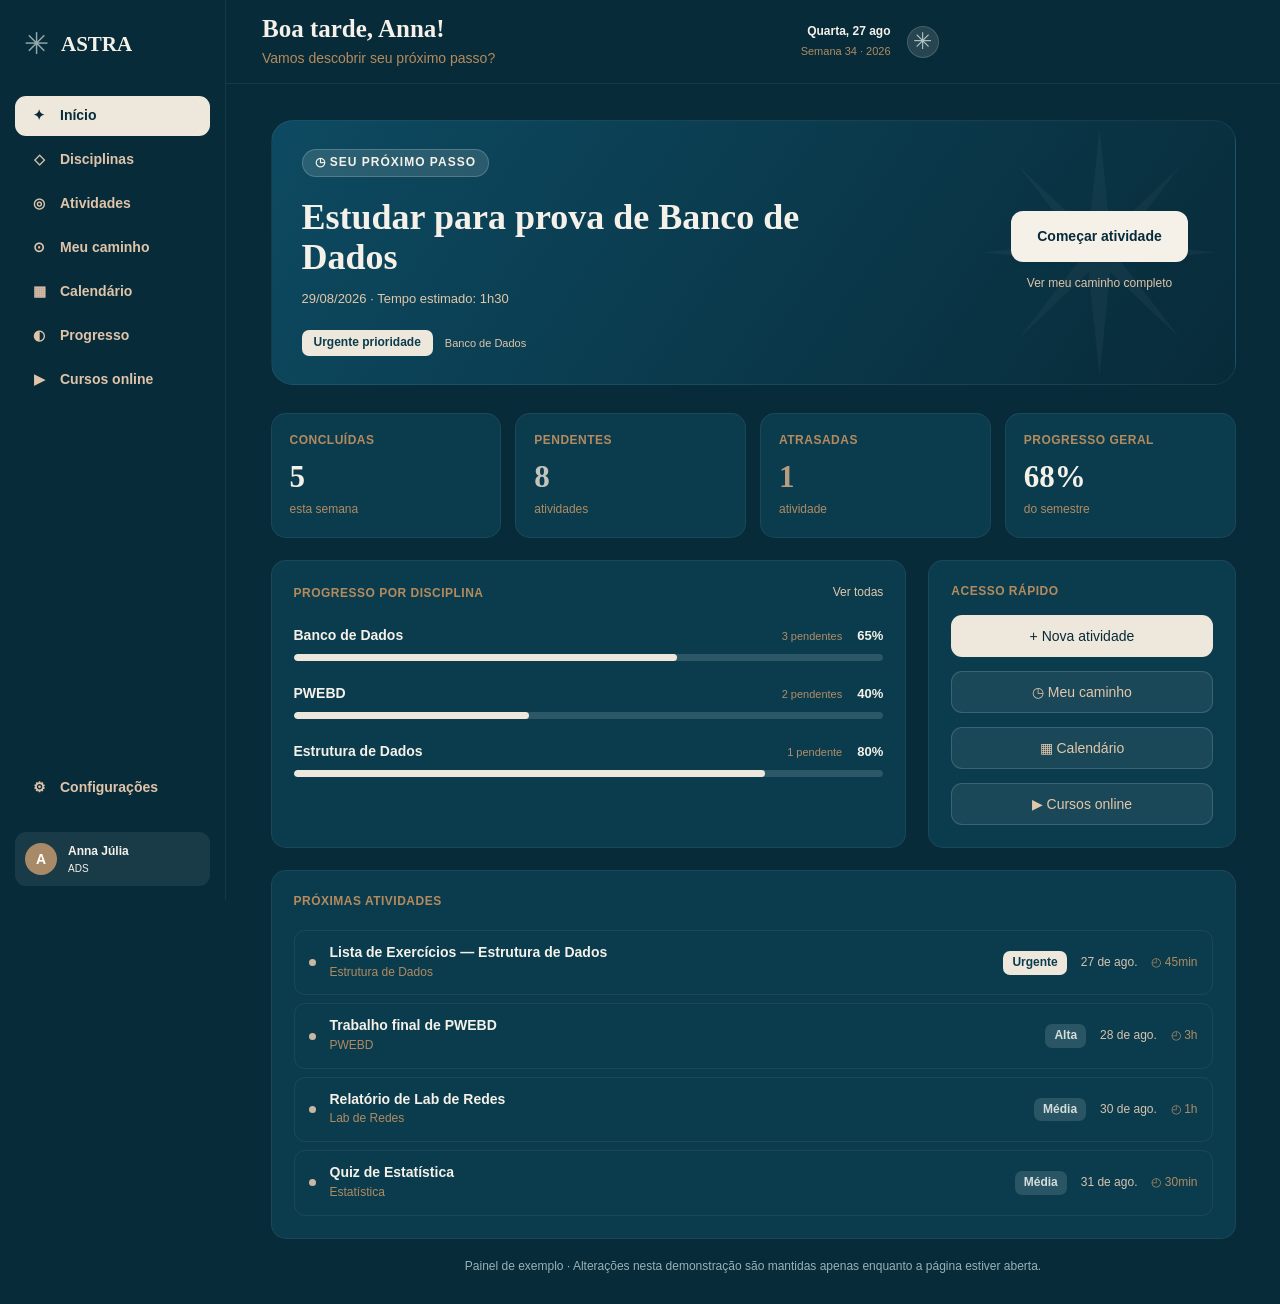
==== commit 5ebcb223: "Add files via upload" ====
--- a/dashboard.html
+++ b/dashboard.html
@@ -10,8 +10,8 @@
 <section class="panel upcoming-panel" id="atividades"><h2>Próximas atividades</h2><ul id="activity-list"><li><span class="task-dot urgent-dot"></span><div class="task-name"><strong>Lista de Exercícios — ED</strong><small>Estrutura de Dados</small></div><span class="task-priority urgent-priority">Urgente</span><span class="task-date">hoje, 23:59</span><span class="task-duration">◴ 45min</span></li><li><span class="task-dot"></span><div class="task-name"><strong>Trabalho de PWEBD</strong><small>PWEBD</small></div><span class="task-priority high-priority">Alta</span><span class="task-date">28 ago</span><span class="task-duration">◴ 3h</span></li><li><span class="task-dot muted-dot"></span><div class="task-name"><strong>Relatório de Lab</strong><small>Lab de Redes</small></div><span class="task-priority">Média</span><span class="task-date">30 ago</span><span class="task-duration">◴ 1h</span></li><li><span class="task-dot muted-dot"></span><div class="task-name"><strong>Quiz de Estatística</strong><small>Estatística</small></div><span class="task-priority">Média</span><span class="task-date">31 ago</span><span class="task-duration">◴ 30min</span></li></ul></section><p class="dashboard-demo">Painel de exemplo · Alterações nesta demonstração são mantidas apenas enquanto a página estiver aberta.</p>
 </main></div>
 
-<dialog id="study-dialog" aria-labelledby="study-title"><button class="dialog-close" aria-label="Fechar">×</button><p class="eyebrow">Sessão de estudo</p><h2 id="study-title">Estudar Banco de Dados</h2><p>Prova em 2 dias · Prof. Daniela</p><output id="study-time" aria-label="Tempo de estudo">00:00</output><div class="study-actions"><button class="button button-outline" id="pause-study">Pausar</button><button class="button" id="complete-study">Concluir sessão</button></div></dialog>
+<dialog id="study-dialog" aria-labelledby="study-title"><button class="dialog-close" aria-label="Fechar">×</button><p class="eyebrow">Sessão de estudo</p><h2 id="study-title">Estudar Banco de Dados</h2><p>Prova em 2 dias · Prof. Rogério</p><output id="study-time" aria-label="Tempo de estudo">00:00</output><div class="study-actions"><button class="button button-outline" id="pause-study">Pausar</button><button class="button" id="complete-study">Concluir sessão</button></div></dialog>
 <dialog id="info-dialog" aria-labelledby="info-title"><button class="dialog-close" aria-label="Fechar">×</button><h2 id="info-title"></h2><div id="info-content"></div><button class="button" id="close-info">Voltar ao painel</button></dialog><div class="toast" role="status" id="toast" hidden></div>
 <dialog id="subject-dialog" aria-labelledby="subject-dialog-title"><button class="dialog-close" aria-label="Fechar">×</button><h2 id="subject-dialog-title">Adicionar disciplina</h2><form id="subject-form"><label for="subject-name">Nome da disciplina</label><input id="subject-name" required maxlength="70"><label for="subject-teacher">Professor(a)</label><input id="subject-teacher" required maxlength="70"><button class="button" type="submit">Adicionar disciplina</button></form></dialog>
 <dialog id="detail-dialog" aria-labelledby="detail-title"><button class="dialog-close" aria-label="Fechar">×</button><h2 id="detail-title"></h2><div id="detail-content"></div></dialog>
-</body></html>+</body></html>
--- a/css/style.css
+++ b/css/style.css
@@ -3,4 +3,4 @@
 @media(max-width:1100px){.hero{gap:35px}.hero h1{font-size:54px}.stats>div{padding-inline:18px}.stats span{font-size:11px}.hero-preview{height:450px}.feature-grid{grid-template-columns:repeat(2,1fr)}.comparison{gap:24px}.without-card,.with-card{padding:26px 24px}}
 @media(max-width:800px){.container{width:calc(100% - 40px)}.header{padding-inline:24px}.hero{grid-template-columns:1fr;padding-block:60px;gap:45px}.hero-copy{max-width:560px}.hero h1{font-size:58px}.hero-preview{width:100%;max-width:560px;justify-self:center}.hero-description{max-width:510px}.stats span{font-size:12px}.stats>div{padding-inline:28px}.comparison{grid-template-columns:1fr;max-width:600px;margin-inline:auto;margin-top:42px}.section{padding-block:65px}.section-heading h2,.cta h2{font-size:34px}.desktop-break{display:none}.feature-grid{margin-top:40px}.cta{padding-inline:24px}.cta .star{margin-bottom:24px}}
 @media(max-width:520px){.header{height:72px;padding-inline:20px;position:relative}.brand{font-size:21px;gap:12px}.menu-toggle{display:flex;flex-direction:column;gap:5px;background:none;border:1px solid #ffffff30;border-radius:8px;padding:11px}.menu-toggle span{width:21px;height:2px;background:var(--paper)}.header nav{display:none;position:absolute;left:0;right:0;top:72px;background:var(--navy);padding:20px;z-index:5;flex-direction:column;align-items:stretch;gap:18px;box-shadow:0 10px 15px #0002}.header nav.is-open{display:flex}.nav-login{text-align:left}.hero h1{font-size:45px;letter-spacing:-.7px}.hero{padding-top:44px}.eyebrow{font-size:11px}.hero-description{font-size:16px;margin-top:25px}.hero-actions{gap:12px;margin-top:26px}.button{padding-inline:22px;font-size:14px}.stats{margin-top:32px;justify-content:space-between}.stats>div{padding-inline:13px}.stats strong{font-size:23px}.stats span{font-size:10px;white-space:normal;line-height:1.4;max-width:100px}.hero-preview{height:420px;border-radius:24px}.next-card{width:calc(100% - 48px);max-width:320px;padding:21px}.activity-badge{top:18px;right:18px}.section-heading h2,.cta h2{font-size:30px}.section-heading>p:last-child:not(.eyebrow){font-size:15px}.without-card,.with-card{padding:25px 20px}.path-list li{gap:12px}.path-list li>div{padding-left:12px;padding-right:62px}.priority{right:10px}.path-list strong{font-size:13px}.feature-grid{grid-template-columns:1fr;gap:16px}.feature{padding:24px}.feature-icon{margin-bottom:14px}.feature p{font-size:15px}.cta p{font-size:15px}.cta .button{padding-inline:24px}.cta{padding-bottom:50px}dialog{padding:35px 24px}}
-@media(prefers-reduced-motion:reduce){html{scroll-behavior:auto}*,*:before,*:after{transition:none!important}}+@media(prefers-reduced-motion:reduce){html{scroll-behavior:auto}*,*:before,*:after{transition:none!important}}
--- a/css/app.css
+++ b/css/app.css
@@ -4,4 +4,4 @@
 @media(min-width:1500px){.dashboard-main{max-width:1037px}.dashboard-header h1{font-size:25px}}
 @media(max-width:1150px){.sidebar{width:200px}.dashboard-shell{margin-left:200px}.dashboard-main{padding:28px 24px}.focus-card{padding:25px}.focus-action{min-width:170px}.focus-copy h2{font-size:32px}.focus-details{gap:7px;display:grid}.focus-details span+span:before{display:none}.dashboard-middle{grid-template-columns:1.6fr 1fr}.discipline span{font-size:10px}}
 @media(max-width:900px){.sidebar{width:180px;padding-inline:10px}.sidebar nav a,.sidebar nav button{padding-inline:12px}.dashboard-shell{margin-left:180px}.dashboard-header{padding-inline:24px}.dashboard-main{padding:24px 20px}.focus-card{flex-direction:column}.focus-action{align-items:flex-start;min-height:70px}.focus-action .compass{display:none}.focus-copy h2 br{display:none}.focus-copy h2{font-size:30px}.focus-details{display:flex;gap:10px}.metric-grid{grid-template-columns:repeat(2,1fr)}.dashboard-middle{grid-template-columns:1fr}.discipline-panel{padding-bottom:28px}.task-duration{display:none}.login-main{padding-inline:28px}.login-brand h1{font-size:40px}.login-brand ul{font-size:12px}}
-@media(max-width:640px){.login-page{grid-template-columns:1fr}.login-brand{min-height:200px;padding:30px 20px}.login-brand .compass{inset:-40% 5%}.login-brand-content .star{font-size:32px;margin-bottom:10px}.login-brand h1{font-size:34px}.brand-motto{font-size:17px;margin-top:10px}.login-brand ul{display:none}.login-main{padding:40px 24px}.login-form-wrap h2{font-size:28px}.sidebar{width:226px;transform:translateX(-100%);transition:transform .2s;box-shadow:12px 0 25px #0004}.sidebar.is-open{transform:translateX(0)}.dashboard-shell{margin-left:0}.sidebar-toggle{display:block;background:none;border:1px solid #ffffff25;color:var(--paper);padding:4px 9px;border-radius:8px;font-size:20px}.dashboard-header{padding:16px;gap:12px;height:auto;min-height:84px}.dashboard-header h1{font-size:21px}.dashboard-header p{font-size:12px}.date{display:none}.header-star{margin-left:auto;flex-shrink:0}.dashboard-main{padding:22px 16px}.focus-card{border-radius:17px;padding:22px}.focus-copy h2{font-size:30px}.focus-details{font-size:12px;gap:4px;display:grid}.metric-grid{gap:12px;margin-top:18px}.metric{padding:17px}.metric h2{font-size:11px}.metric>strong{font-size:30px}.dashboard-middle{gap:18px;margin-top:18px}.panel{padding:20px}.discipline>div{font-size:13px}.discipline b{margin-left:7px}.upcoming-panel{margin-top:18px}.upcoming-panel li{flex-wrap:wrap;gap:6px 10px;padding:12px}.task-name{flex-basis:calc(100% - 25px)}.task-priority{margin-left:17px}.task-date{margin-left:auto}.task-duration{display:block}.study-actions{flex-direction:column}.dashboard-demo{font-size:11px}.profile small{font-size:11px}}+@media(max-width:640px){.login-page{grid-template-columns:1fr}.login-brand{min-height:200px;padding:30px 20px}.login-brand .compass{inset:-40% 5%}.login-brand-content .star{font-size:32px;margin-bottom:10px}.login-brand h1{font-size:34px}.brand-motto{font-size:17px;margin-top:10px}.login-brand ul{display:none}.login-main{padding:40px 24px}.login-form-wrap h2{font-size:28px}.sidebar{width:226px;transform:translateX(-100%);transition:transform .2s;box-shadow:12px 0 25px #0004}.sidebar.is-open{transform:translateX(0)}.dashboard-shell{margin-left:0}.sidebar-toggle{display:block;background:none;border:1px solid #ffffff25;color:var(--paper);padding:4px 9px;border-radius:8px;font-size:20px}.dashboard-header{padding:16px;gap:12px;height:auto;min-height:84px}.dashboard-header h1{font-size:21px}.dashboard-header p{font-size:12px}.date{display:none}.header-star{margin-left:auto;flex-shrink:0}.dashboard-main{padding:22px 16px}.focus-card{border-radius:17px;padding:22px}.focus-copy h2{font-size:30px}.focus-details{font-size:12px;gap:4px;display:grid}.metric-grid{gap:12px;margin-top:18px}.metric{padding:17px}.metric h2{font-size:11px}.metric>strong{font-size:30px}.dashboard-middle{gap:18px;margin-top:18px}.panel{padding:20px}.discipline>div{font-size:13px}.discipline b{margin-left:7px}.upcoming-panel{margin-top:18px}.upcoming-panel li{flex-wrap:wrap;gap:6px 10px;padding:12px}.task-name{flex-basis:calc(100% - 25px)}.task-priority{margin-left:17px}.task-date{margin-left:auto}.task-duration{display:block}.study-actions{flex-direction:column}.dashboard-demo{font-size:11px}.profile small{font-size:11px}}
--- a/css/sections.css
+++ b/css/sections.css
@@ -5,4 +5,4 @@
 /* Formulário de atividade em página completa. */
 .section-nova-atividade{max-width:605px;padding-top:24px}.activity-back{border:0;background:none;color:#b48b5e;font-size:13px;padding:0;margin-bottom:11px;text-align:left}.dashboard-header:has(#activity-back:not([hidden])){height:114px}.activity-page-form label,.activity-page-form legend{color:#b48b5e;font-size:12px;font-weight:700;letter-spacing:.4px;text-transform:uppercase}.activity-page-form label{margin:12px 0 8px}.activity-page-form input:not([type=radio]),.activity-page-form select,.activity-page-form textarea{background:transparent;border:1px solid #ffffff25;color:var(--paper);border-radius:11px;font-size:14px;min-height:45px;padding:12px 15px;width:100%;font-family:inherit}.activity-page-form select option{background:var(--navy);color:var(--paper)}.activity-page-form input::placeholder,.activity-page-form textarea::placeholder{color:#487180}.activity-page-form input[type=date]{color-scheme:dark}.activity-page-form textarea{resize:vertical;min-height:100px;display:block}.form-two-columns{display:grid;grid-template-columns:1fr 1fr;gap:4px 14px;margin-top:4px}.priority-field{border:0;padding:0;margin:19px 0 17px;min-width:0}.priority-field legend{margin-bottom:8px}.priority-options{display:grid;grid-template-columns:repeat(4,1fr);gap:10px}.priority-options .priority-choice{position:relative;margin:0;cursor:pointer;letter-spacing:0;text-transform:none;min-width:0}.priority-choice input{position:absolute;opacity:0;width:1px;height:1px}.priority-choice>span{display:flex;flex-direction:column;align-items:center;justify-content:center;gap:10px;height:78px;background:var(--blue);border:1px solid #ffffff25;border-radius:11px;color:#d4b697}.priority-choice input:checked+span{background:var(--sand);color:var(--navy);border-color:var(--sand)}.priority-choice input:focus-visible+span{outline:2px solid #b48b5e;outline-offset:3px}.priority-dot{display:block;width:20px;height:20px;border-radius:50%;border:1px solid #000;background:red}.priority-0{background:#f31229}.priority-1{background:#ff7206}.priority-2{background:#ffed00}.priority-3{background:#0ad200}.priority-choice b{font-size:12px}.priority-field>p{font-size:11px;color:#b48b5e;margin-top:7px}.activity-form-actions{display:grid;grid-template-columns:1fr 1fr;gap:12px;margin-top:30px}.activity-form-actions .button{min-height:53px;font-size:14px;border-radius:11px}.activity-form-actions .button-outline{color:#d4b697;border-color:#ffffff25}.activity-form-actions .button-outline:hover{background:#ffffff10}#activity-error{color:#ffc6bd;font-size:13px;margin-top:10px}.settings-layout{display:grid;grid-template-columns:1.15fr 1fr;gap:24px}.settings-panel h2{font-family:Georgia,serif;color:var(--paper);text-transform:none;letter-spacing:0;font-size:23px}.settings-panel>p{color:#b48b5e;font-size:14px;margin-top:10px}.settings-panel form{margin-top:20px}.settings-panel label{color:#b48b5e;font-size:12px}.settings-panel input{background:var(--navy);color:var(--paper);border-color:#ffffff25}.settings-panel form .button{margin-top:22px;font-size:14px}.settings-actions{display:grid;gap:14px;margin-top:26px}.settings-panel .settings-note{font-size:12px;line-height:1.7;margin-top:22px;color:#96afb4}.settings.selected{background:var(--sand);color:var(--navy)}.first-step{text-align:center;display:flex;flex-direction:column;align-items:center;justify-content:center;min-height:calc(100vh - 140px);padding:30px 15px}.first-step .star{font-size:70px;color:#486d78;margin-bottom:33px}.first-step h2{font-size:30px;line-height:1.25}.first-step p{font-size:16px;color:#b48b5e;line-height:1.65;margin-top:10px}.first-step .button{margin-top:30px;min-height:51px;font-size:14px}.empty-dashboard .dashboard-header{border:0}.empty-dashboard .dashboard-header>div,.empty-dashboard .header-star{visibility:hidden}.empty-dashboard .dashboard-main{padding-top:0}.activity-page-form input:focus,.activity-page-form select:focus,.activity-page-form textarea:focus{outline:2px solid #8ba6ad;outline-offset:2px}
 @media(max-width:800px){.settings-layout{grid-template-columns:1fr}}
-@media(max-width:640px){.section-nova-atividade{padding:20px}.form-two-columns{grid-template-columns:1fr;gap:0}.activity-page-form label,.activity-page-form legend{font-size:12px}.priority-options{gap:7px}.priority-choice>span{height:76px}.priority-choice b{font-size:11px}.activity-form-actions .button{padding-inline:12px;font-size:13px}.first-step h2{font-size:27px}.first-step p{font-size:14px}.first-step p br{display:none}.settings-panel{padding:24px}.empty-dashboard .dashboard-header>div{visibility:hidden}.first-step{min-height:calc(100vh - 150px)}}+@media(max-width:640px){.section-nova-atividade{padding:20px}.form-two-columns{grid-template-columns:1fr;gap:0}.activity-page-form label,.activity-page-form legend{font-size:12px}.priority-options{gap:7px}.priority-choice>span{height:76px}.priority-choice b{font-size:11px}.activity-form-actions .button{padding-inline:12px;font-size:13px}.first-step h2{font-size:27px}.first-step p{font-size:14px}.first-step p br{display:none}.settings-panel{padding:24px}.empty-dashboard .dashboard-header>div{visibility:hidden}.first-step{min-height:calc(100vh - 150px)}}
